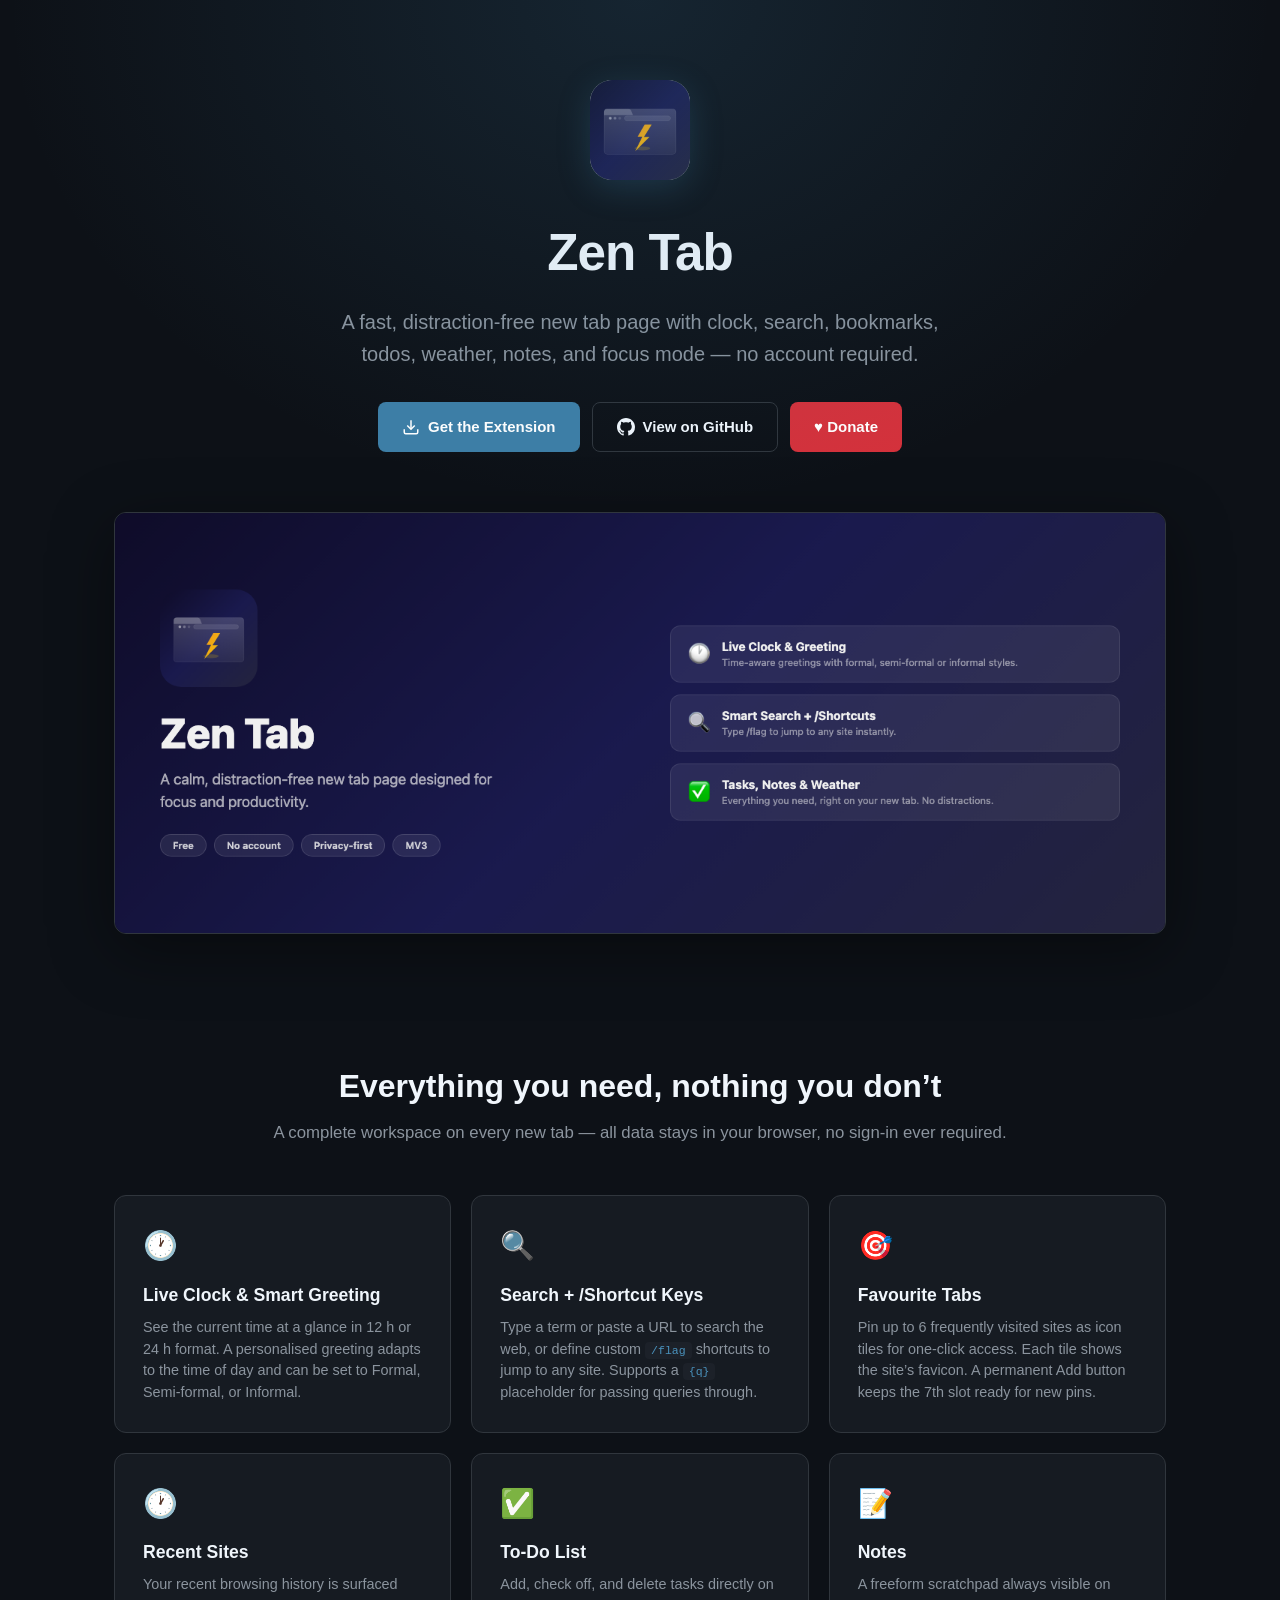
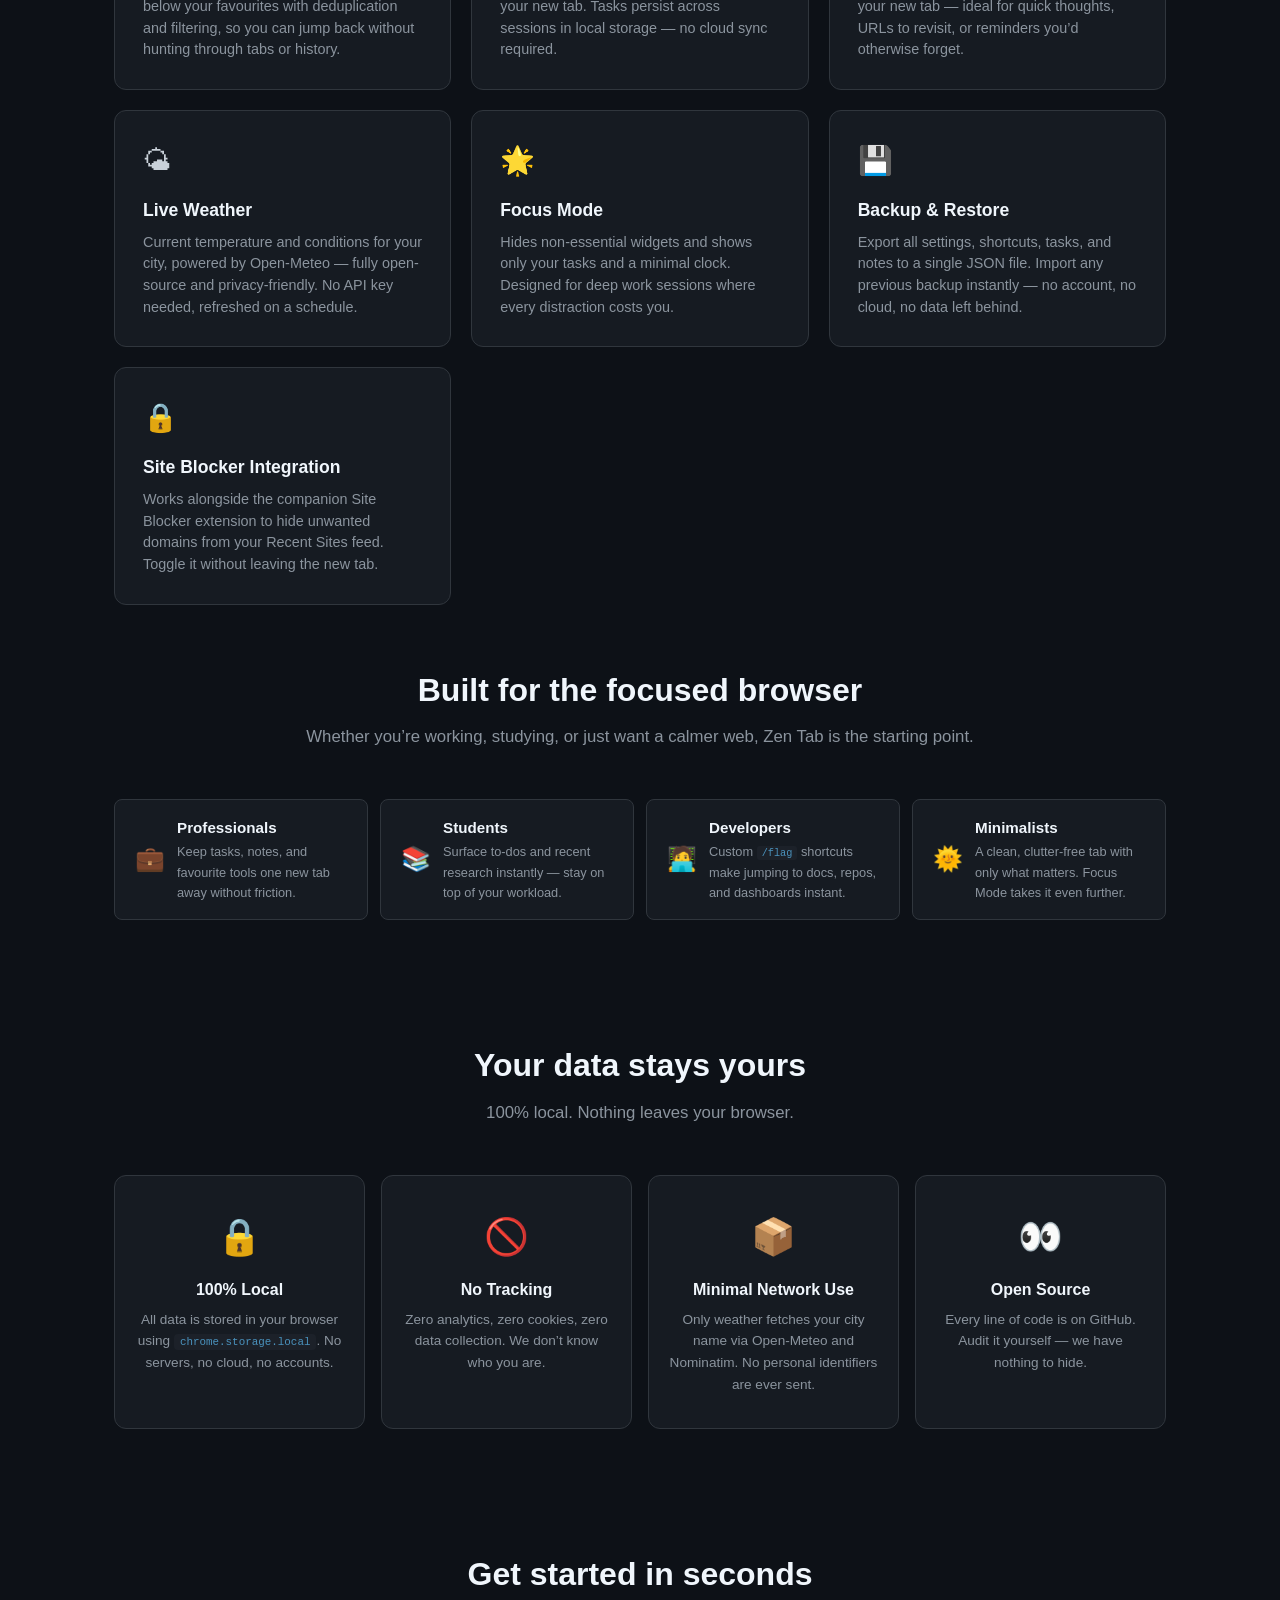
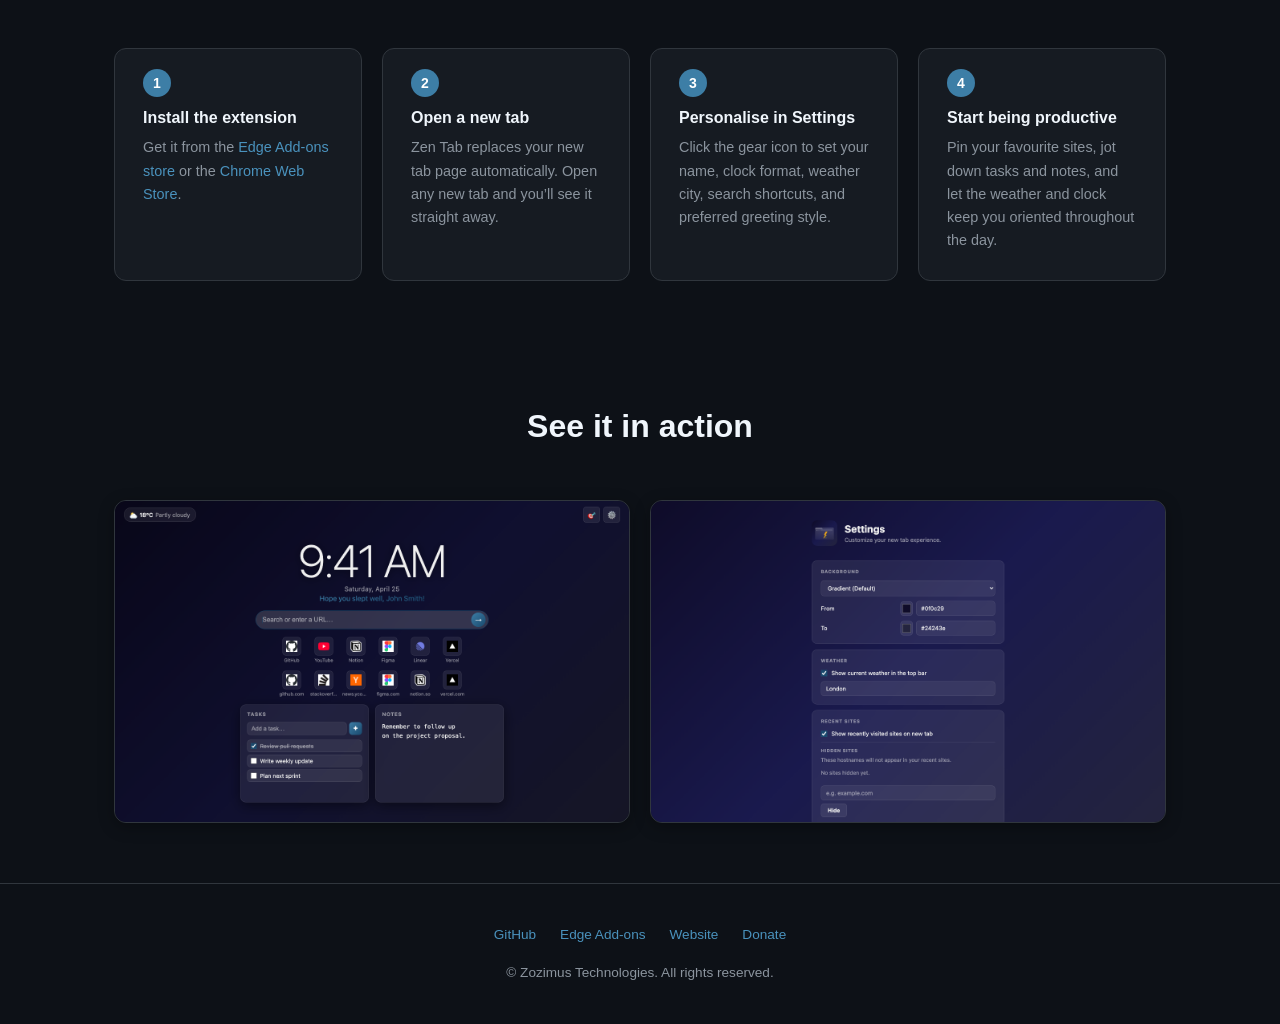
==== docs/index.html @ a4eb4c81 "Add GitHub Pages site, store assets, and screenshots" ====
<!DOCTYPE html>
<html lang="en">
<head>
  <meta charset="UTF-8">
  <script async src="https://www.googletagmanager.com/gtag/js?id=G-RKTB1B4YDJ"></script>
  <script>
    window.dataLayer = window.dataLayer || [];
    function gtag(){dataLayer.push(arguments);}
    gtag("js", new Date());
    gtag("config", "G-RKTB1B4YDJ");
  </script>
  <meta name="viewport" content="width=device-width, initial-scale=1.0">
  <title>Zen Tab — Beautiful New Tab for Edge</title>
  <meta name="description" content="A fast, distraction-free new tab page with clock, search, bookmarks, todos, weather, notes, and focus mode. No account required. Everything stored locally.">
  <meta name="theme-color" content="#3d7ea6">
  <link rel="icon" type="image/png" sizes="16x16" href="icons/icon-16.png">
  <link rel="icon" type="image/png" sizes="48x48" href="icons/icon-48.png">
  <link rel="icon" type="image/png" sizes="128x128" href="icons/icon-128.png">
  <link rel="apple-touch-icon" href="icons/icon-180.png">
  <style>
    *, *::before, *::after { box-sizing: border-box; margin: 0; padding: 0; }

    :root {
      --bg: #0d1117;
      --bg-card: #161b22;
      --bg-elevated: #1c2129;
      --border: #30363d;
      --text: #c9d1d9;
      --text-muted: #8b949e;
      --text-bright: #f0f6fc;
      --accent: #3d7ea6;
      --accent-light: #4a92bd;
      --accent-glow: rgba(61, 126, 166, 0.15);
      --danger: #d4313b;
      --radius: 12px;
    }

    body {
      font-family: -apple-system, BlinkMacSystemFont, "Segoe UI", Roboto, Helvetica, Arial, sans-serif;
      background: var(--bg);
      color: var(--text);
      line-height: 1.6;
      overflow-x: hidden;
      overscroll-behavior: none;
    }

    html {
      background: var(--bg);
      overscroll-behavior: none;
    }

    a { color: var(--accent-light); text-decoration: none; }
    a:hover { text-decoration: underline; }

    /* ── Hero ── */
    .hero {
      position: relative;
      padding: 80px 24px 60px;
      text-align: center;
      overflow: hidden;
    }

    .hero::before {
      content: '';
      position: absolute;
      inset: 0;
      background: radial-gradient(ellipse at 50% 0%, rgba(61,126,166,0.18) 0%, transparent 70%);
      pointer-events: none;
    }

    .hero-logo {
      width: 100px;
      height: 100px;
      border-radius: 22px;
      margin-bottom: 24px;
      box-shadow: 0 8px 32px rgba(61,126,166,0.25);
    }

    .hero h1 {
      font-size: clamp(2rem, 5vw, 3.2rem);
      font-weight: 700;
      color: var(--text-bright);
      margin-bottom: 12px;
      letter-spacing: -0.02em;
    }

    .hero .tagline {
      font-size: clamp(1rem, 2.5vw, 1.25rem);
      color: var(--text-muted);
      max-width: 640px;
      margin: 0 auto 32px;
    }

    .hero-buttons {
      display: flex;
      gap: 12px;
      justify-content: center;
      flex-wrap: wrap;
    }

    .btn {
      display: inline-flex;
      align-items: center;
      gap: 8px;
      padding: 12px 24px;
      font-size: 15px;
      font-weight: 600;
      font-family: inherit;
      border: none;
      border-radius: 8px;
      cursor: pointer;
      transition: background 0.2s, transform 0.1s;
      text-decoration: none;
    }

    .btn:hover { text-decoration: none; transform: translateY(-1px); }

    .btn-primary {
      background: var(--accent);
      color: #fff;
    }
    .btn-primary:hover { background: var(--accent-light); }

    .btn-outline {
      background: transparent;
      color: var(--text-bright);
      border: 1px solid var(--border);
    }
    .btn-outline:hover { border-color: var(--accent); background: var(--accent-glow); }

    .btn-donate {
      background: var(--danger);
      color: #fff;
    }
    .btn-donate:hover { background: #e04450; }

    /* ── Banner Image ── */
    .banner {
      max-width: 1100px;
      margin: 0 auto 60px;
      padding: 0 24px;
    }

    .banner img {
      width: 100%;
      height: auto;
      border-radius: var(--radius);
      border: 1px solid var(--border);
      box-shadow: 0 16px 64px rgba(0,0,0,0.4);
    }

    /* ── Section ── */
    .section {
      max-width: 1100px;
      margin: 0 auto;
      padding: 60px 24px;
    }

    .section-header {
      text-align: center;
      margin-bottom: 48px;
    }

    .section-header h2 {
      font-size: clamp(1.5rem, 3vw, 2rem);
      color: var(--text-bright);
      margin-bottom: 8px;
    }

    .section-header p {
      color: var(--text-muted);
      font-size: 1.05rem;
    }

    /* ── Feature Grid ── */
    .features {
      display: grid;
      grid-template-columns: repeat(auto-fit, minmax(300px, 1fr));
      gap: 20px;
    }

    .feature-card {
      padding: 28px;
      background: var(--bg-card);
      border: 1px solid var(--border);
      border-radius: var(--radius);
      transition: border-color 0.2s, box-shadow 0.2s;
    }

    .feature-card:hover {
      border-color: var(--accent);
      box-shadow: 0 0 0 1px var(--accent), 0 8px 24px rgba(61,126,166,0.08);
    }

    .feature-icon {
      font-size: 28px;
      margin-bottom: 12px;
      display: block;
    }

    .feature-card h3 {
      font-size: 1.1rem;
      color: var(--text-bright);
      margin-bottom: 8px;
    }

    .feature-card p {
      font-size: 0.9rem;
      color: var(--text-muted);
      line-height: 1.5;
    }

    /* ── Audience Grid ── */
    .audience-grid {
      display: grid;
      grid-template-columns: repeat(auto-fit, minmax(240px, 1fr));
      gap: 12px;
    }

    .audience-item {
      display: flex;
      align-items: center;
      gap: 12px;
      padding: 16px 20px;
      background: var(--bg-card);
      border: 1px solid var(--border);
      border-radius: 8px;
    }

    .audience-item .emoji { font-size: 24px; flex-shrink: 0; }

    .audience-item .info h4 {
      font-size: 0.95rem;
      color: var(--text-bright);
      margin-bottom: 2px;
    }

    .audience-item .info p {
      font-size: 0.8rem;
      color: var(--text-muted);
    }

    /* ── Privacy ── */
    .privacy-grid {
      display: grid;
      grid-template-columns: repeat(auto-fit, minmax(220px, 1fr));
      gap: 16px;
    }

    .privacy-card {
      text-align: center;
      padding: 32px 20px;
      background: var(--bg-card);
      border: 1px solid var(--border);
      border-radius: var(--radius);
    }

    .privacy-card .icon {
      font-size: 36px;
      display: block;
      margin-bottom: 12px;
    }

    .privacy-card h3 {
      font-size: 1rem;
      color: var(--text-bright);
      margin-bottom: 6px;
    }

    .privacy-card p {
      font-size: 0.85rem;
      color: var(--text-muted);
    }

    /* ── How to Install ── */
    .steps {
      display: grid;
      grid-template-columns: repeat(auto-fit, minmax(240px, 1fr));
      gap: 20px;
      counter-reset: step;
    }

    .step {
      position: relative;
      padding: 28px;
      padding-top: 56px;
      background: var(--bg-card);
      border: 1px solid var(--border);
      border-radius: var(--radius);
    }

    .step::before {
      counter-increment: step;
      content: counter(step);
      position: absolute;
      top: 20px;
      left: 28px;
      width: 28px;
      height: 28px;
      background: var(--accent);
      color: #fff;
      font-weight: 700;
      font-size: 14px;
      border-radius: 50%;
      display: flex;
      align-items: center;
      justify-content: center;
    }

    .step h3 {
      font-size: 1rem;
      color: var(--text-bright);
      margin-bottom: 6px;
    }

    .step p {
      font-size: 0.9rem;
      color: var(--text-muted);
    }

    .step a {
      color: var(--accent-light);
    }

    /* ── Screenshots ── */
    .screenshots {
      display: grid;
      grid-template-columns: repeat(auto-fit, minmax(300px, 1fr));
      gap: 20px;
    }

    .screenshots img {
      width: 100%;
      max-height: 380px;
      height: auto;
      object-fit: contain;
      border-radius: var(--radius);
      border: 1px solid var(--border);
      box-shadow: 0 4px 16px rgba(0,0,0,0.3);
      background: var(--bg-card);
    }

    /* ── Footer ── */
    .site-footer {
      text-align: center;
      padding: 40px 24px;
      border-top: 1px solid var(--border);
      color: var(--text-muted);
      font-size: 0.85rem;
    }

    .site-footer .links {
      display: flex;
      justify-content: center;
      gap: 24px;
      margin-bottom: 16px;
      flex-wrap: wrap;
    }

    /* ── Responsive ── */
    @media (max-width: 640px) {
      .hero { padding: 48px 16px 40px; }
      .section { padding: 40px 16px; }
      .features, .audience-grid, .privacy-grid, .steps, .screenshots {
        grid-template-columns: 1fr;
      }
    }
  </style>
</head>
<body>

  <!-- Hero -->
  <section class="hero">
    <img
      src="storeassets/extensionlogo.png"
      alt="Zen Tab logo"
      class="hero-logo"
      width="100"
      height="100"
    >
    <h1>Zen Tab</h1>
    <p class="tagline">A fast, distraction-free new tab page with clock, search, bookmarks, todos, weather, notes, and focus mode &mdash; no account required.</p>
    <div class="hero-buttons">
      <a href="https://microsoftedge.microsoft.com/addons/search?developer=Zozimus%20Technologies" class="btn btn-primary" target="_blank" rel="noopener">
        <svg viewBox="0 0 24 24" width="18" height="18" fill="none" stroke="currentColor" stroke-width="2"><path d="M21 15v4a2 2 0 01-2 2H5a2 2 0 01-2-2v-4"/><polyline points="7 10 12 15 17 10"/><line x1="12" y1="15" x2="12" y2="3"/></svg>
        Get the Extension
      </a>
      <a href="https://github.com/zozimustechnologies/smartnewtab" class="btn btn-outline" target="_blank" rel="noopener">
        <svg viewBox="0 0 16 16" width="18" height="18" fill="currentColor"><path d="M8 0C3.58 0 0 3.58 0 8c0 3.54 2.29 6.53 5.47 7.59.4.07.55-.17.55-.38 0-.19-.01-.82-.01-1.49-2.01.37-2.53-.49-2.69-.94-.09-.23-.48-.94-.82-1.13-.28-.15-.68-.52-.01-.53.63-.01 1.08.58 1.23.82.72 1.21 1.87.87 2.33.66.07-.52.28-.87.51-1.07-1.78-.2-3.64-.89-3.64-3.95 0-.87.31-1.59.82-2.15-.08-.2-.36-1.02.08-2.12 0 0 .67-.21 2.2.82.64-.18 1.32-.27 2-.27.68 0 1.36.09 2 .27 1.53-1.04 2.2-.82 2.2-.82.44 1.1.16 1.92.08 2.12.51.56.82 1.27.82 2.15 0 3.07-1.87 3.75-3.65 3.95.29.25.54.73.54 1.48 0 1.07-.01 1.93-.01 2.2 0 .21.15.46.55.38A8.013 8.013 0 0016 8c0-4.42-3.58-8-8-8z"/></svg>
        View on GitHub
      </a>
      <a href="https://wise.com/pay/business/sandeepchadda?utm_source=open_link" class="btn btn-donate" target="_blank" rel="noopener">
        &#9829; Donate
      </a>
    </div>
  </section>

  <!-- Banner -->
  <div class="banner">
    <img
      src="storeassets/largepromotionaltile.png"
      alt="Zen Tab promotional banner"
      width="1400"
      height="560"
    >
  </div>

  <!-- Features -->
  <section class="section">
    <div class="section-header">
      <h2>Everything you need, nothing you don&rsquo;t</h2>
      <p>A complete workspace on every new tab &mdash; all data stays in your browser, no sign-in ever required.</p>
    </div>
    <div class="features">
      <div class="feature-card">
        <span class="feature-icon">&#128336;</span>
        <h3>Live Clock &amp; Smart Greeting</h3>
        <p>See the current time at a glance in 12 h or 24 h format. A personalised greeting adapts to the time of day and can be set to Formal, Semi-formal, or Informal.</p>
      </div>
      <div class="feature-card">
        <span class="feature-icon">&#128269;</span>
        <h3>Search + /Shortcut Keys</h3>
        <p>Type a term or paste a URL to search the web, or define custom <code style="background:#1c2129;padding:2px 6px;border-radius:4px;font-size:0.8em;color:#4a92bd">/flag</code> shortcuts to jump to any site. Supports a <code style="background:#1c2129;padding:2px 6px;border-radius:4px;font-size:0.8em;color:#4a92bd">{q}</code> placeholder for passing queries through.</p>
      </div>
      <div class="feature-card">
        <span class="feature-icon">&#127919;</span>
        <h3>Favourite Tabs</h3>
        <p>Pin up to 6 frequently visited sites as icon tiles for one-click access. Each tile shows the site&rsquo;s favicon. A permanent Add button keeps the 7th slot ready for new pins.</p>
      </div>
      <div class="feature-card">
        <span class="feature-icon">&#128336;</span>
        <h3>Recent Sites</h3>
        <p>Your recent browsing history is surfaced below your favourites with deduplication and filtering, so you can jump back without hunting through tabs or history.</p>
      </div>
      <div class="feature-card">
        <span class="feature-icon">&#9989;</span>
        <h3>To-Do List</h3>
        <p>Add, check off, and delete tasks directly on your new tab. Tasks persist across sessions in local storage &mdash; no cloud sync required.</p>
      </div>
      <div class="feature-card">
        <span class="feature-icon">&#128221;</span>
        <h3>Notes</h3>
        <p>A freeform scratchpad always visible on your new tab &mdash; ideal for quick thoughts, URLs to revisit, or reminders you&rsquo;d otherwise forget.</p>
      </div>
      <div class="feature-card">
        <span class="feature-icon">&#127780;</span>
        <h3>Live Weather</h3>
        <p>Current temperature and conditions for your city, powered by Open-Meteo &mdash; fully open-source and privacy-friendly. No API key needed, refreshed on a schedule.</p>
      </div>
      <div class="feature-card">
        <span class="feature-icon">&#127775;</span>
        <h3>Focus Mode</h3>
        <p>Hides non-essential widgets and shows only your tasks and a minimal clock. Designed for deep work sessions where every distraction costs you.</p>
      </div>
      <div class="feature-card">
        <span class="feature-icon">&#128190;</span>
        <h3>Backup &amp; Restore</h3>
        <p>Export all settings, shortcuts, tasks, and notes to a single JSON file. Import any previous backup instantly &mdash; no account, no cloud, no data left behind.</p>
      </div>
      <div class="feature-card">
        <span class="feature-icon">&#128274;</span>
        <h3>Site Blocker Integration</h3>
        <p>Works alongside the companion Site Blocker extension to hide unwanted domains from your Recent Sites feed. Toggle it without leaving the new tab.</p>
      </div>
    </div>
  </section>

  <!-- Who Is This For -->
  <section class="section" style="padding-top: 0;">
    <div class="section-header">
      <h2>Built for the focused browser</h2>
      <p>Whether you&rsquo;re working, studying, or just want a calmer web, Zen Tab is the starting point.</p>
    </div>
    <div class="audience-grid">
      <div class="audience-item">
        <span class="emoji">&#128188;</span>
        <div class="info"><h4>Professionals</h4><p>Keep tasks, notes, and favourite tools one new tab away without friction.</p></div>
      </div>
      <div class="audience-item">
        <span class="emoji">&#128218;</span>
        <div class="info"><h4>Students</h4><p>Surface to-dos and recent research instantly &mdash; stay on top of your workload.</p></div>
      </div>
      <div class="audience-item">
        <span class="emoji">&#129489;&#8205;&#128187;</span>
        <div class="info"><h4>Developers</h4><p>Custom <code style="background:#1c2129;padding:1px 5px;border-radius:3px;font-size:0.8em;color:#4a92bd">/flag</code> shortcuts make jumping to docs, repos, and dashboards instant.</p></div>
      </div>
      <div class="audience-item">
        <span class="emoji">&#127774;</span>
        <div class="info"><h4>Minimalists</h4><p>A clean, clutter-free tab with only what matters. Focus Mode takes it even further.</p></div>
      </div>
    </div>
  </section>

  <!-- Privacy -->
  <section class="section">
    <div class="section-header">
      <h2>Your data stays yours</h2>
      <p>100% local. Nothing leaves your browser.</p>
    </div>
    <div class="privacy-grid">
      <div class="privacy-card">
        <span class="icon">&#128274;</span>
        <h3>100% Local</h3>
        <p>All data is stored in your browser using <code style="background:#1c2129;padding:2px 6px;border-radius:4px;font-size:0.8em;color:#4a92bd">chrome.storage.local</code>. No servers, no cloud, no accounts.</p>
      </div>
      <div class="privacy-card">
        <span class="icon">&#128683;</span>
        <h3>No Tracking</h3>
        <p>Zero analytics, zero cookies, zero data collection. We don&rsquo;t know who you are.</p>
      </div>
      <div class="privacy-card">
        <span class="icon">&#128230;</span>
        <h3>Minimal Network Use</h3>
        <p>Only weather fetches your city name via Open-Meteo and Nominatim. No personal identifiers are ever sent.</p>
      </div>
      <div class="privacy-card">
        <span class="icon">&#128064;</span>
        <h3>Open Source</h3>
        <p>Every line of code is on GitHub. Audit it yourself &mdash; we have nothing to hide.</p>
      </div>
    </div>
  </section>

  <!-- Get Started -->
  <section class="section">
    <div class="section-header">
      <h2>Get started in seconds</h2>
    </div>
    <div class="steps">
      <div class="step">
        <h3>Install the extension</h3>
        <p>Get it from the <a href="https://microsoftedge.microsoft.com/addons/search?developer=Zozimus%20Technologies" target="_blank" rel="noopener">Edge Add-ons store</a> or the <a href="https://chrome.google.com/webstore" target="_blank" rel="noopener">Chrome Web Store</a>.</p>
      </div>
      <div class="step">
        <h3>Open a new tab</h3>
        <p>Zen Tab replaces your new tab page automatically. Open any new tab and you&rsquo;ll see it straight away.</p>
      </div>
      <div class="step">
        <h3>Personalise in Settings</h3>
        <p>Click the gear icon to set your name, clock format, weather city, search shortcuts, and preferred greeting style.</p>
      </div>
      <div class="step">
        <h3>Start being productive</h3>
        <p>Pin your favourite sites, jot down tasks and notes, and let the weather and clock keep you oriented throughout the day.</p>
      </div>
    </div>
  </section>

  <!-- Screenshots -->
  <section class="section">
    <div class="section-header">
      <h2>See it in action</h2>
    </div>
    <div class="screenshots">
      <img
        src="storeassets/screenshot-1280x800.png"
        alt="Zen Tab new tab page overview"
        loading="lazy"
        width="1280"
        height="800"
      >
      <img
        src="storeassets/screenshot-settings.png"
        alt="Zen Tab settings page"
        loading="lazy"
        width="1280"
        height="800"
      >
    </div>
  </section>

  <!-- Footer -->
  <footer class="site-footer">
    <div class="links">
      <a href="https://github.com/zozimustechnologies/smartnewtab" target="_blank" rel="noopener">GitHub</a>
      <a href="https://microsoftedge.microsoft.com/addons/search?developer=Zozimus%20Technologies" target="_blank" rel="noopener">Edge Add-ons</a>
      <a href="https://zozimustechnologies.github.io/smartnewtab/" target="_blank" rel="noopener">Website</a>
      <a href="https://wise.com/pay/business/sandeepchadda?utm_source=open_link" target="_blank" rel="noopener">Donate</a>
    </div>
    <p>&copy; Zozimus Technologies. All rights reserved.</p>
  </footer>

</body>
</html>
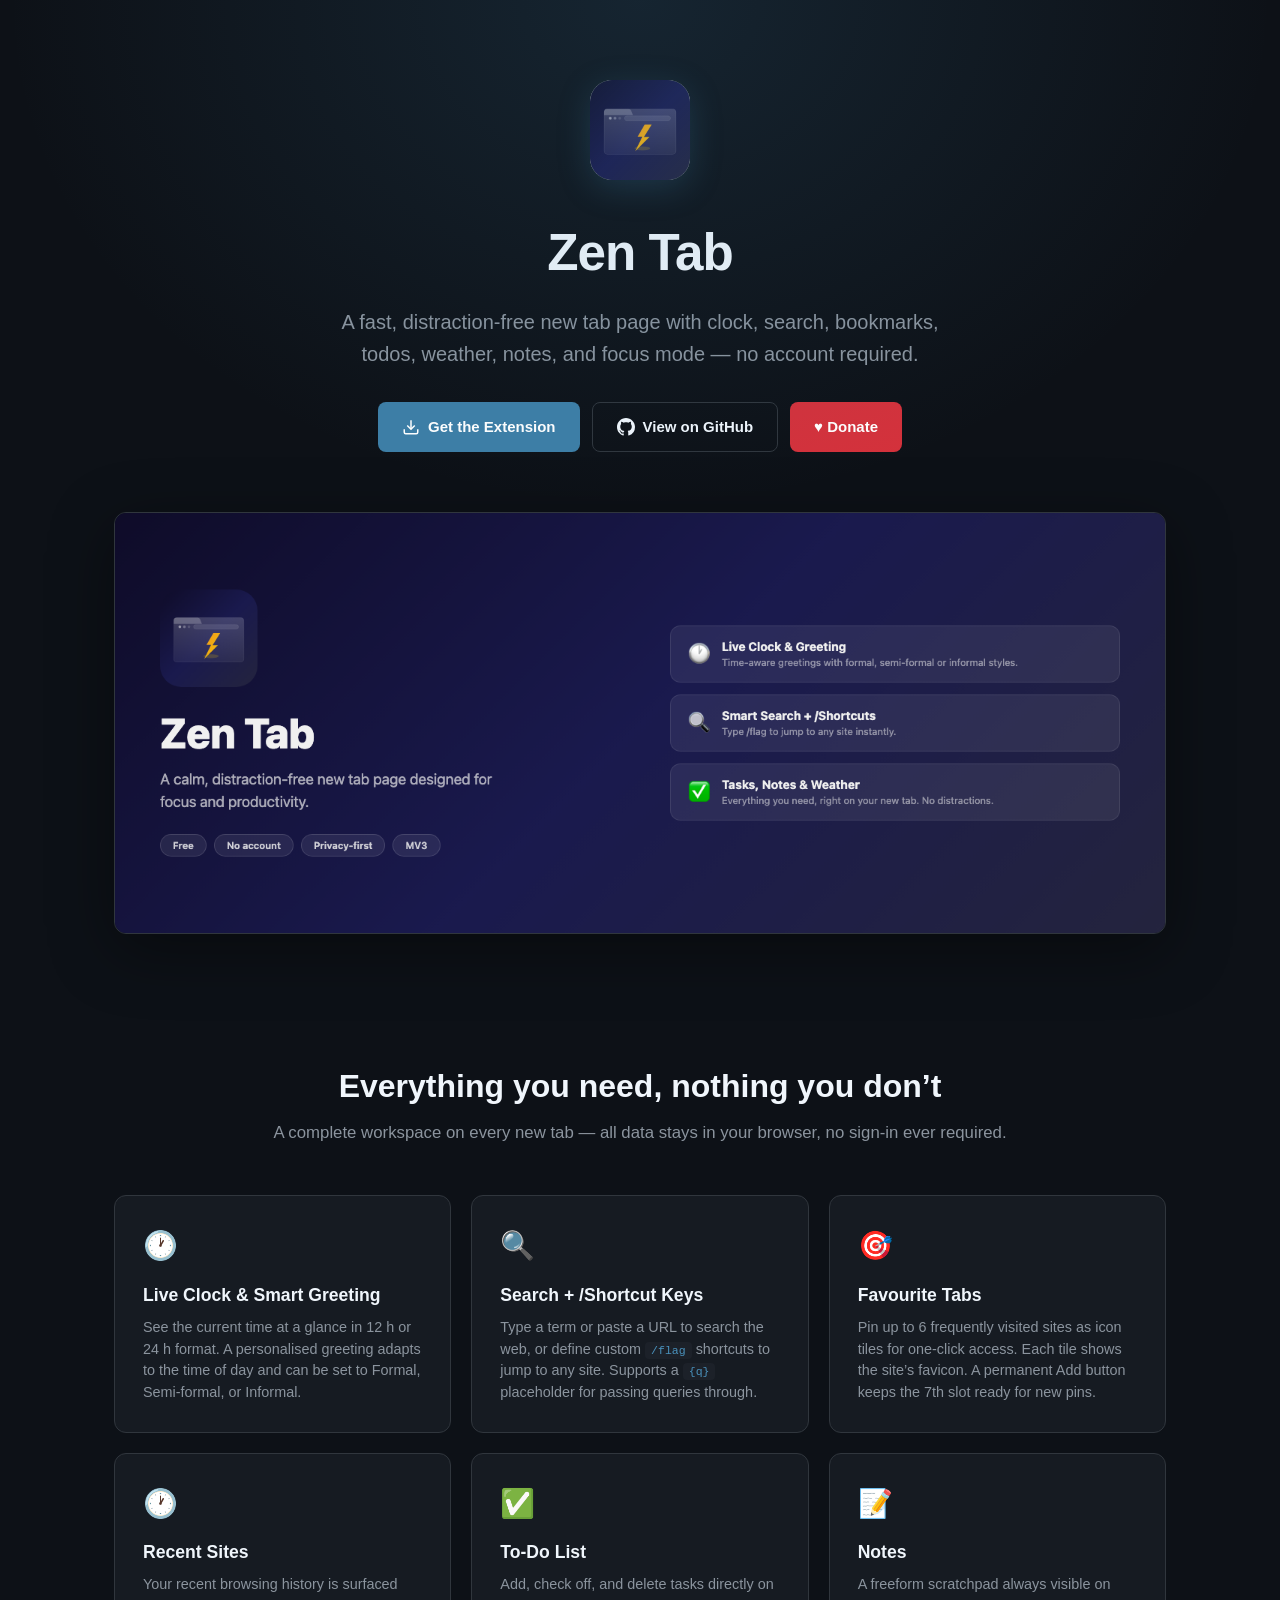
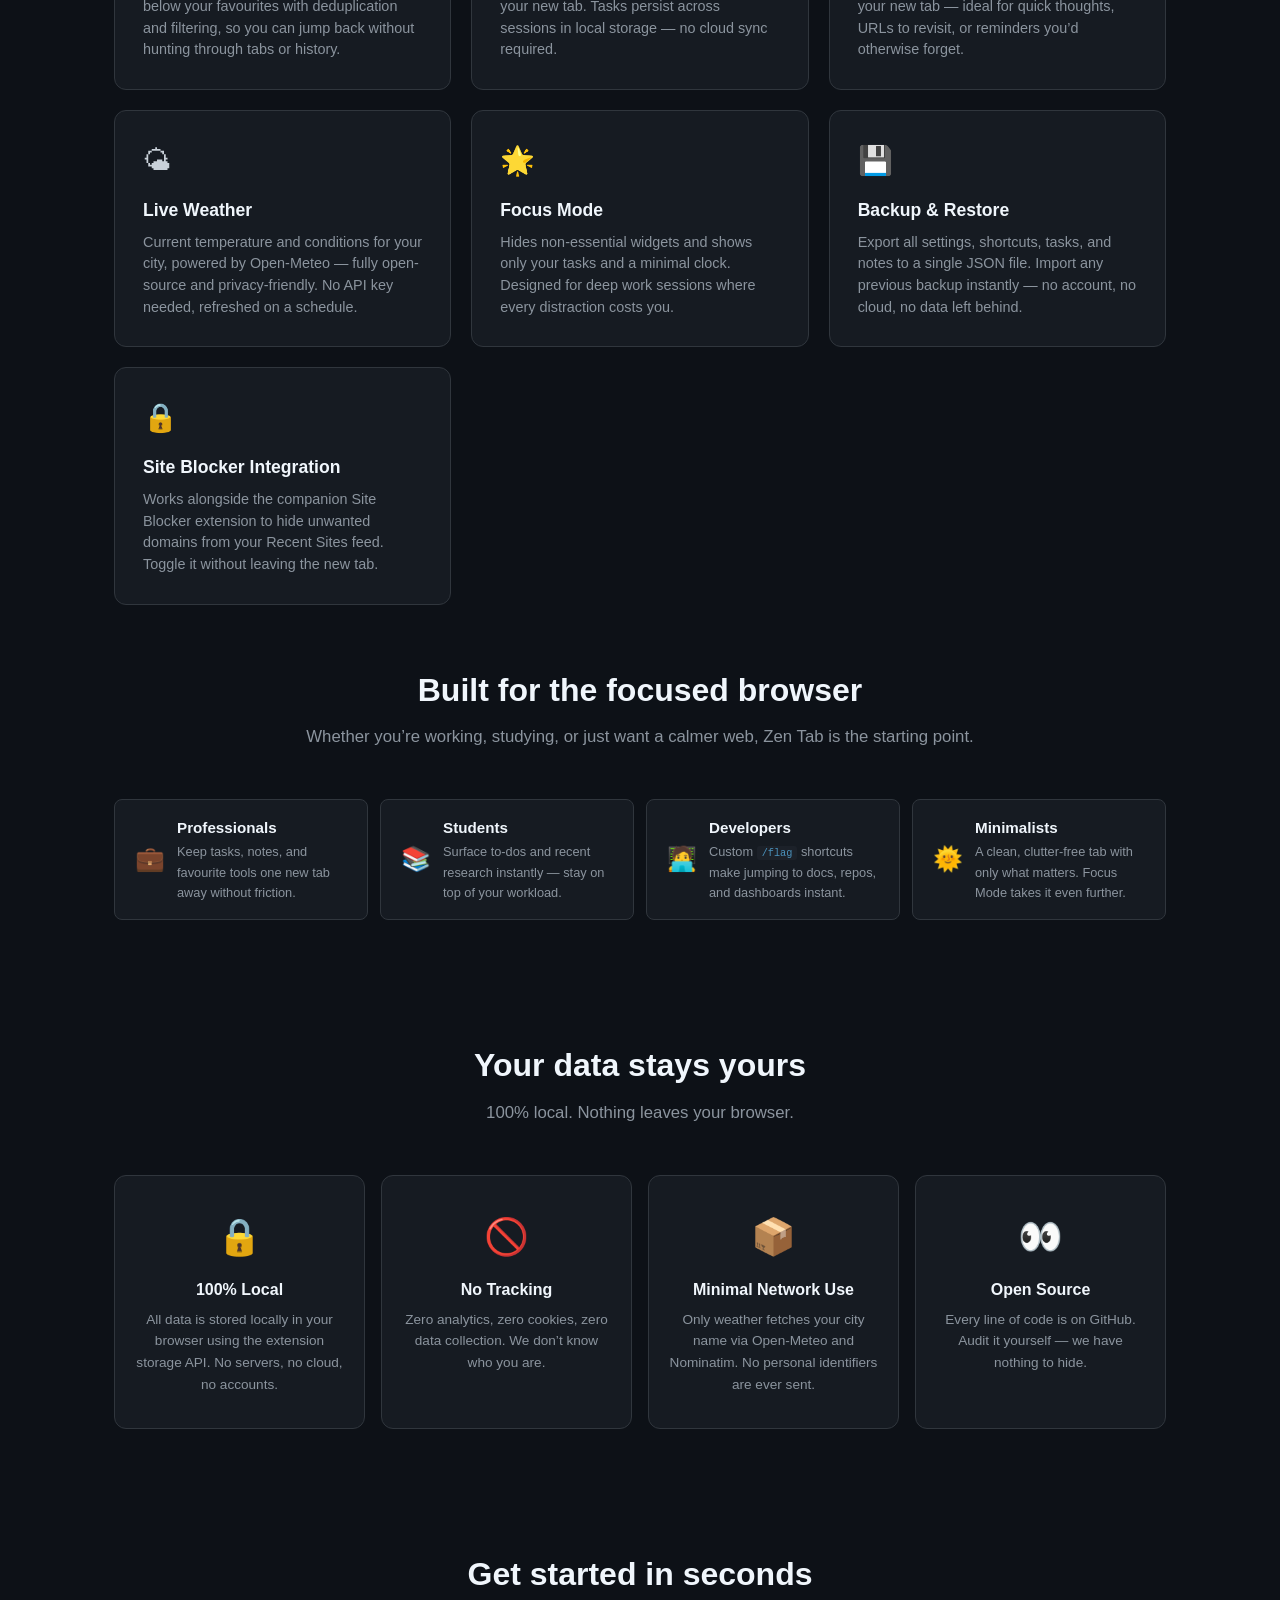
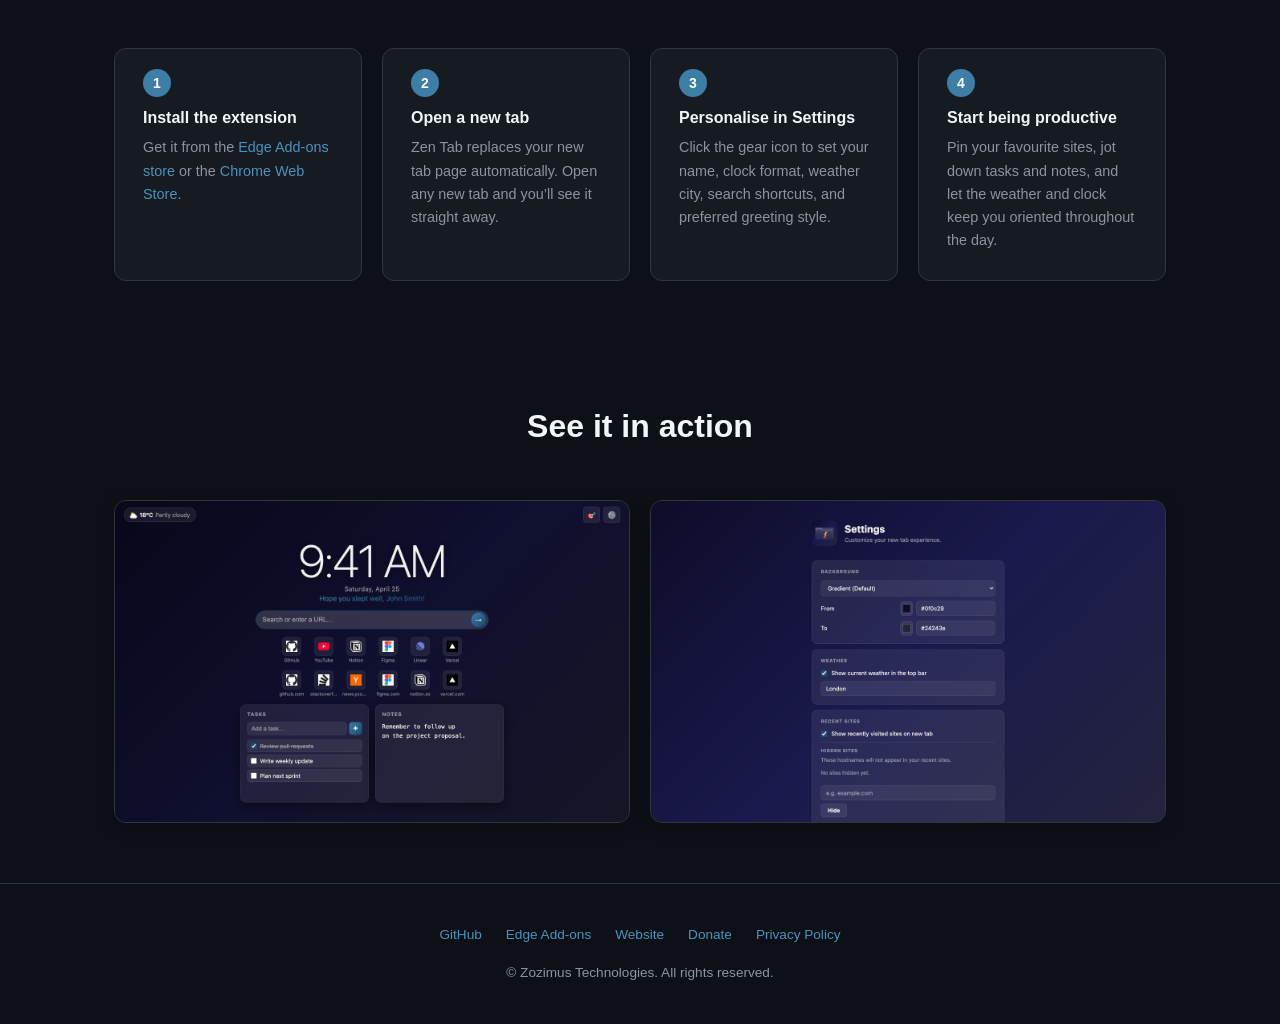
==== commit 8f974724: "Fix store policy violations: privacy page, homepage_url, remove GA, trim UTM params, reduce history " ====
--- a/docs/index.html
+++ b/docs/index.html
@@ -2,13 +2,6 @@
 <html lang="en">
 <head>
   <meta charset="UTF-8">
-  <script async src="https://www.googletagmanager.com/gtag/js?id=G-RKTB1B4YDJ"></script>
-  <script>
-    window.dataLayer = window.dataLayer || [];
-    function gtag(){dataLayer.push(arguments);}
-    gtag("js", new Date());
-    gtag("config", "G-RKTB1B4YDJ");
-  </script>
   <meta name="viewport" content="width=device-width, initial-scale=1.0">
   <title>Zen Tab — Beautiful New Tab for Edge</title>
   <meta name="description" content="A fast, distraction-free new tab page with clock, search, bookmarks, todos, weather, notes, and focus mode. No account required. Everything stored locally.">
@@ -389,7 +382,7 @@
         <svg viewBox="0 0 16 16" width="18" height="18" fill="currentColor"><path d="M8 0C3.58 0 0 3.58 0 8c0 3.54 2.29 6.53 5.47 7.59.4.07.55-.17.55-.38 0-.19-.01-.82-.01-1.49-2.01.37-2.53-.49-2.69-.94-.09-.23-.48-.94-.82-1.13-.28-.15-.68-.52-.01-.53.63-.01 1.08.58 1.23.82.72 1.21 1.87.87 2.33.66.07-.52.28-.87.51-1.07-1.78-.2-3.64-.89-3.64-3.95 0-.87.31-1.59.82-2.15-.08-.2-.36-1.02.08-2.12 0 0 .67-.21 2.2.82.64-.18 1.32-.27 2-.27.68 0 1.36.09 2 .27 1.53-1.04 2.2-.82 2.2-.82.44 1.1.16 1.92.08 2.12.51.56.82 1.27.82 2.15 0 3.07-1.87 3.75-3.65 3.95.29.25.54.73.54 1.48 0 1.07-.01 1.93-.01 2.2 0 .21.15.46.55.38A8.013 8.013 0 0016 8c0-4.42-3.58-8-8-8z"/></svg>
         View on GitHub
       </a>
-      <a href="https://wise.com/pay/business/sandeepchadda?utm_source=open_link" class="btn btn-donate" target="_blank" rel="noopener">
+      <a href="https://wise.com/pay/business/sandeepchadda" class="btn btn-donate" target="_blank" rel="noopener">
         &#9829; Donate
       </a>
     </div>
@@ -501,7 +494,7 @@
       <div class="privacy-card">
         <span class="icon">&#128274;</span>
         <h3>100% Local</h3>
-        <p>All data is stored in your browser using <code style="background:#1c2129;padding:2px 6px;border-radius:4px;font-size:0.8em;color:#4a92bd">chrome.storage.local</code>. No servers, no cloud, no accounts.</p>
+        <p>All data is stored locally in your browser using the extension storage API. No servers, no cloud, no accounts.</p>
       </div>
       <div class="privacy-card">
         <span class="icon">&#128683;</span>
@@ -575,7 +568,8 @@
       <a href="https://github.com/zozimustechnologies/smartnewtab" target="_blank" rel="noopener">GitHub</a>
       <a href="https://microsoftedge.microsoft.com/addons/search?developer=Zozimus%20Technologies" target="_blank" rel="noopener">Edge Add-ons</a>
       <a href="https://zozimustechnologies.github.io/smartnewtab/" target="_blank" rel="noopener">Website</a>
-      <a href="https://wise.com/pay/business/sandeepchadda?utm_source=open_link" target="_blank" rel="noopener">Donate</a>
+      <a href="https://wise.com/pay/business/sandeepchadda" target="_blank" rel="noopener">Donate</a>
+      <a href="privacy.html" target="_blank" rel="noopener">Privacy Policy</a>
     </div>
     <p>&copy; Zozimus Technologies. All rights reserved.</p>
   </footer>
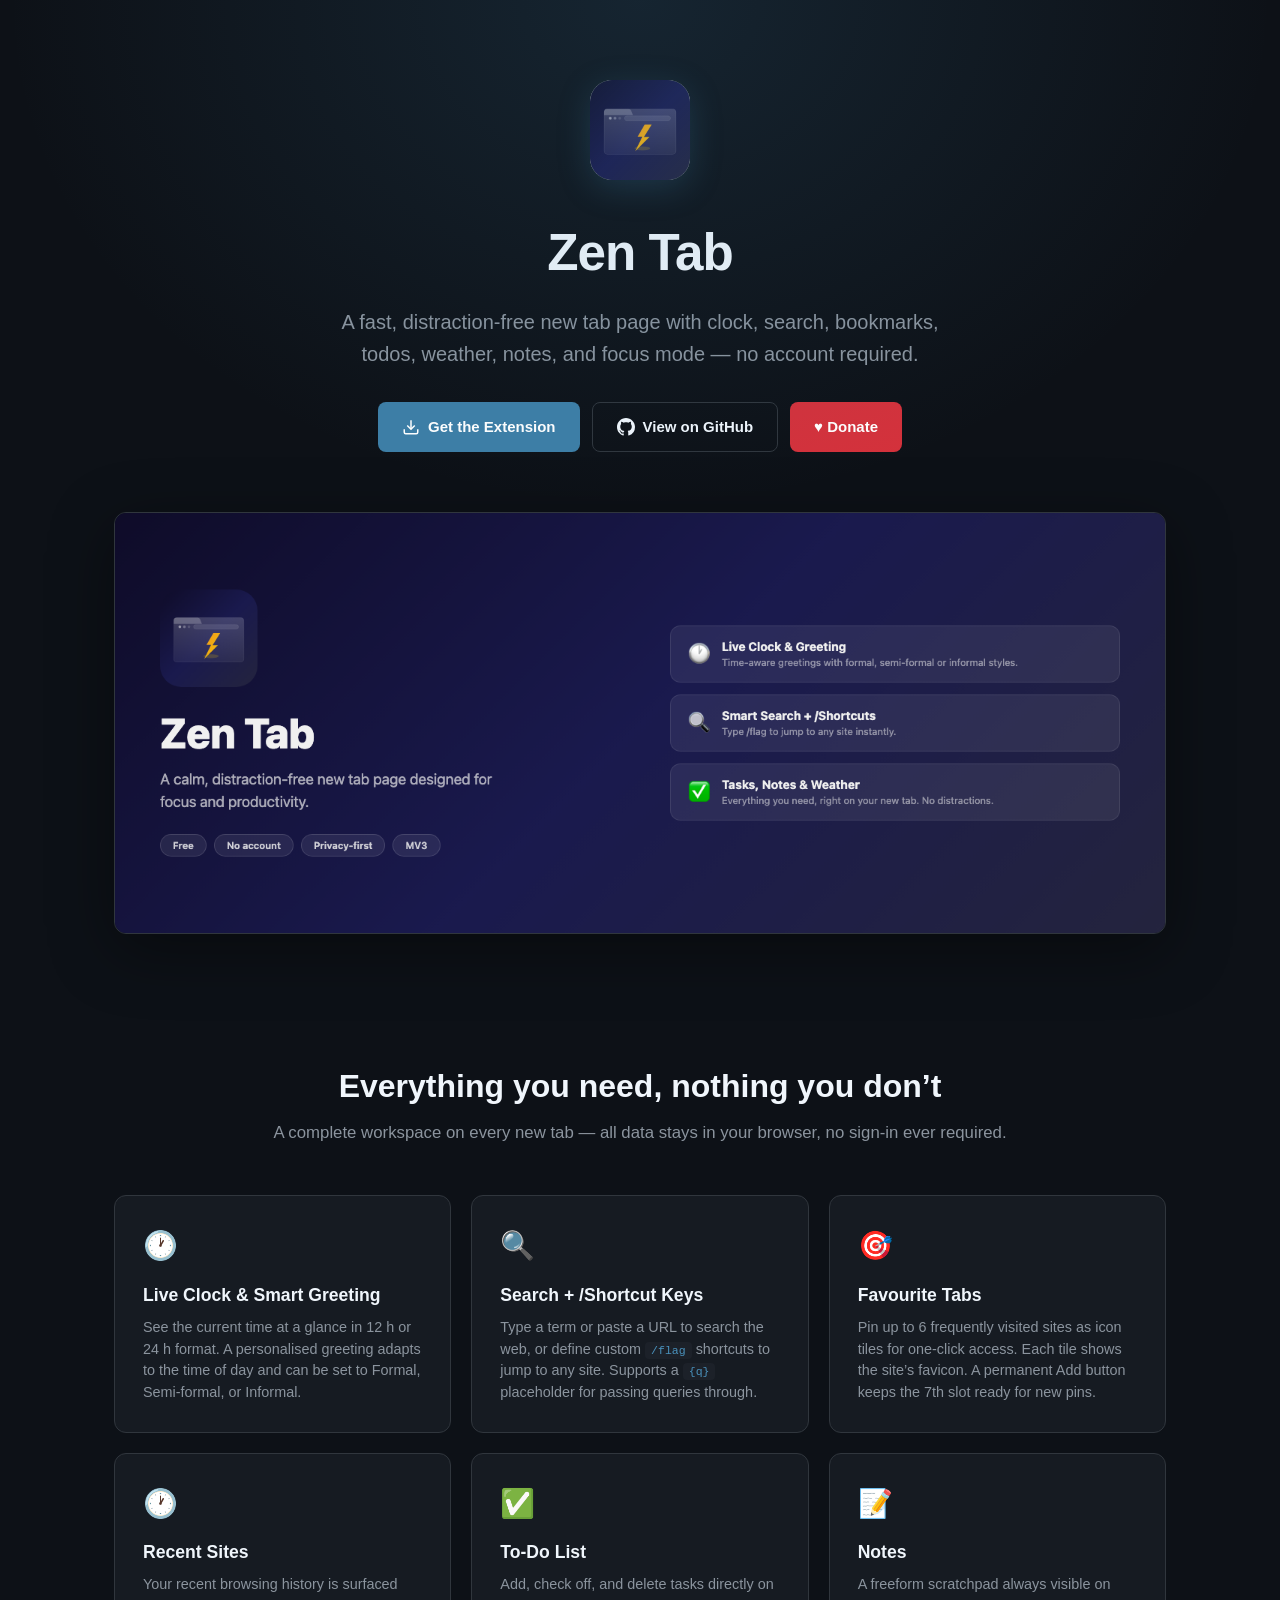
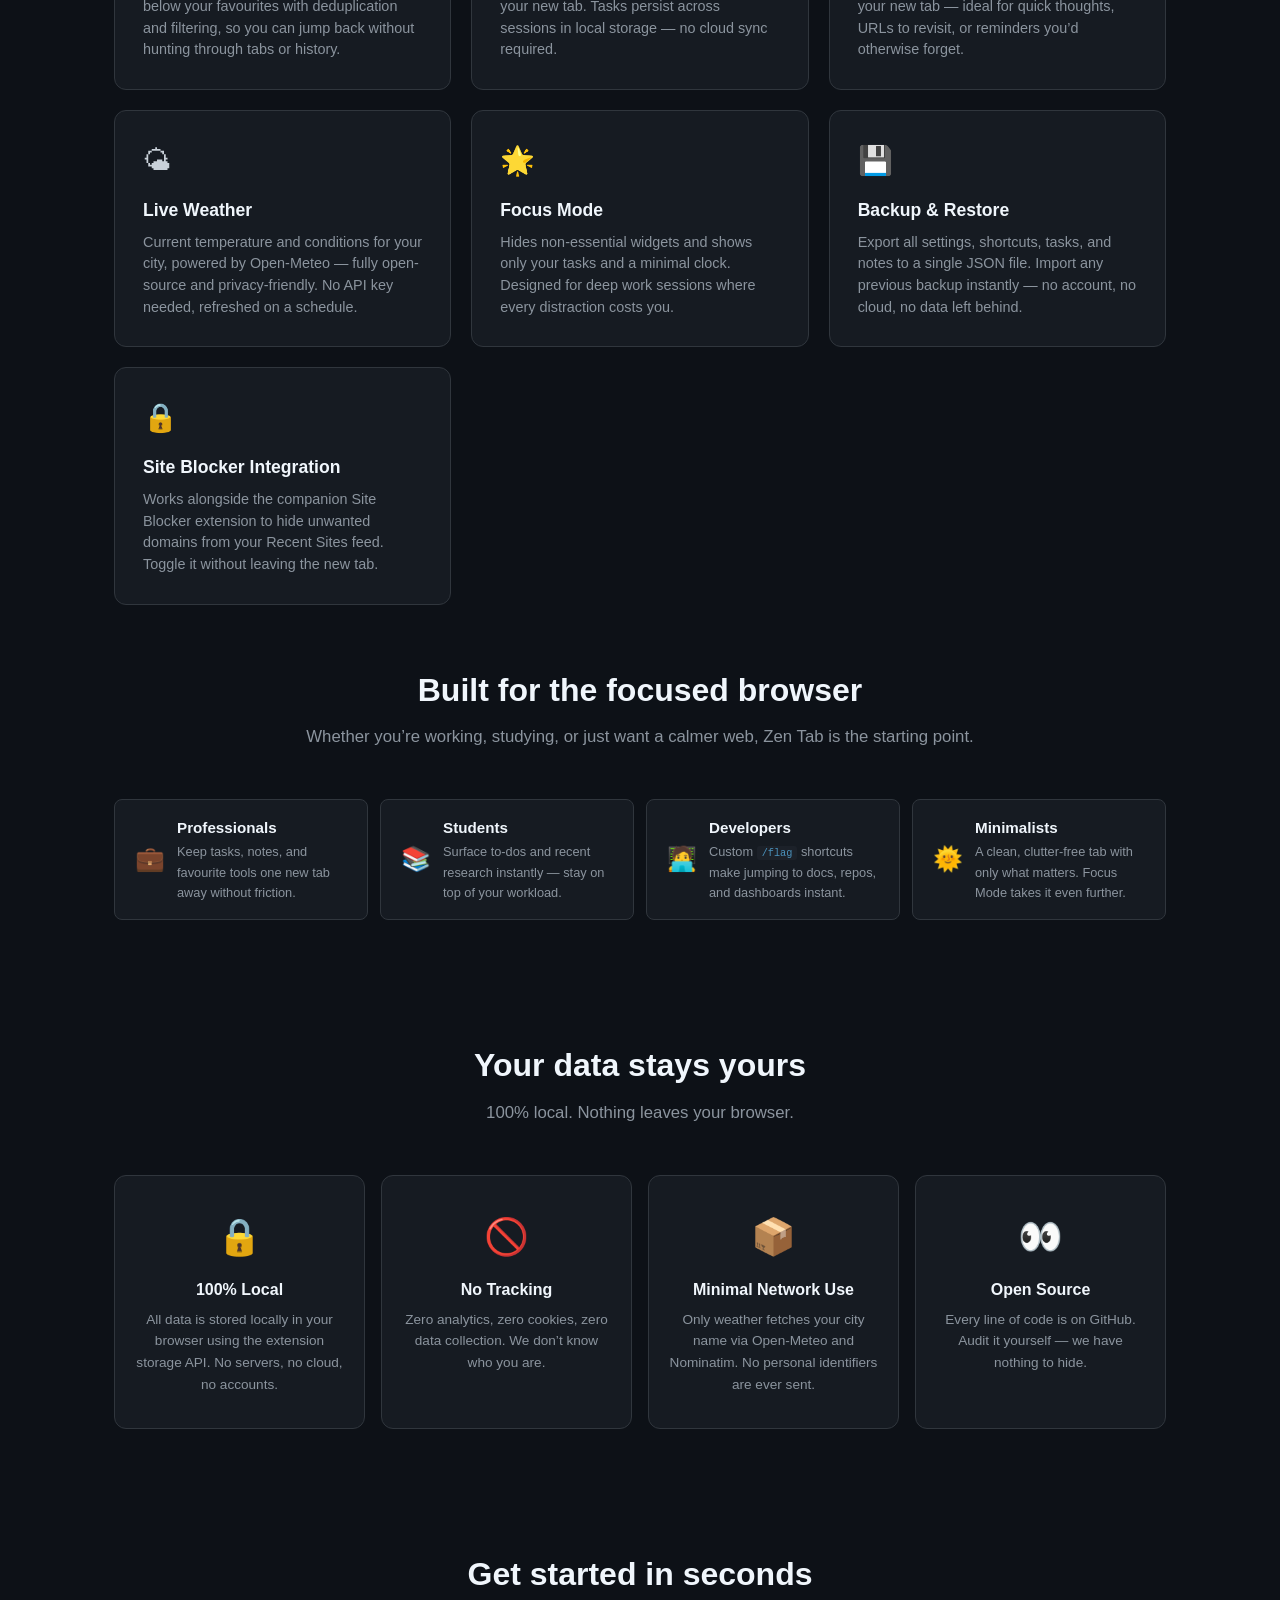
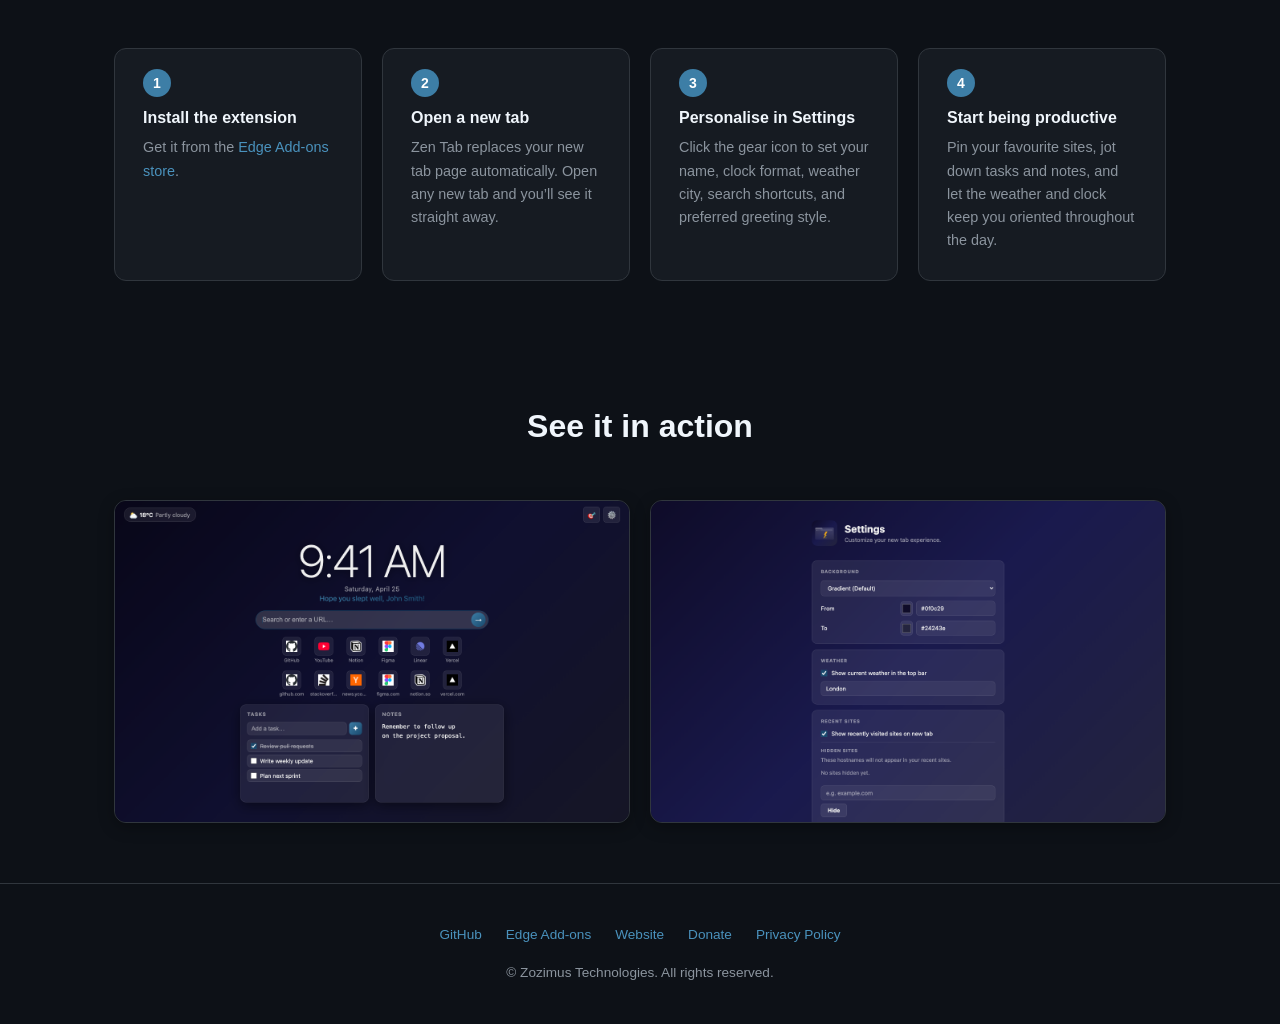
==== commit 4a1e3b47: "Remove Chrome Web Store reference from index.html" ====
--- a/docs/index.html
+++ b/docs/index.html
@@ -522,7 +522,7 @@
     <div class="steps">
       <div class="step">
         <h3>Install the extension</h3>
-        <p>Get it from the <a href="https://microsoftedge.microsoft.com/addons/search?developer=Zozimus%20Technologies" target="_blank" rel="noopener">Edge Add-ons store</a> or the <a href="https://chrome.google.com/webstore" target="_blank" rel="noopener">Chrome Web Store</a>.</p>
+        <p>Get it from the <a href="https://microsoftedge.microsoft.com/addons/search?developer=Zozimus%20Technologies" target="_blank" rel="noopener">Edge Add-ons store</a>.</p>
       </div>
       <div class="step">
         <h3>Open a new tab</h3>
